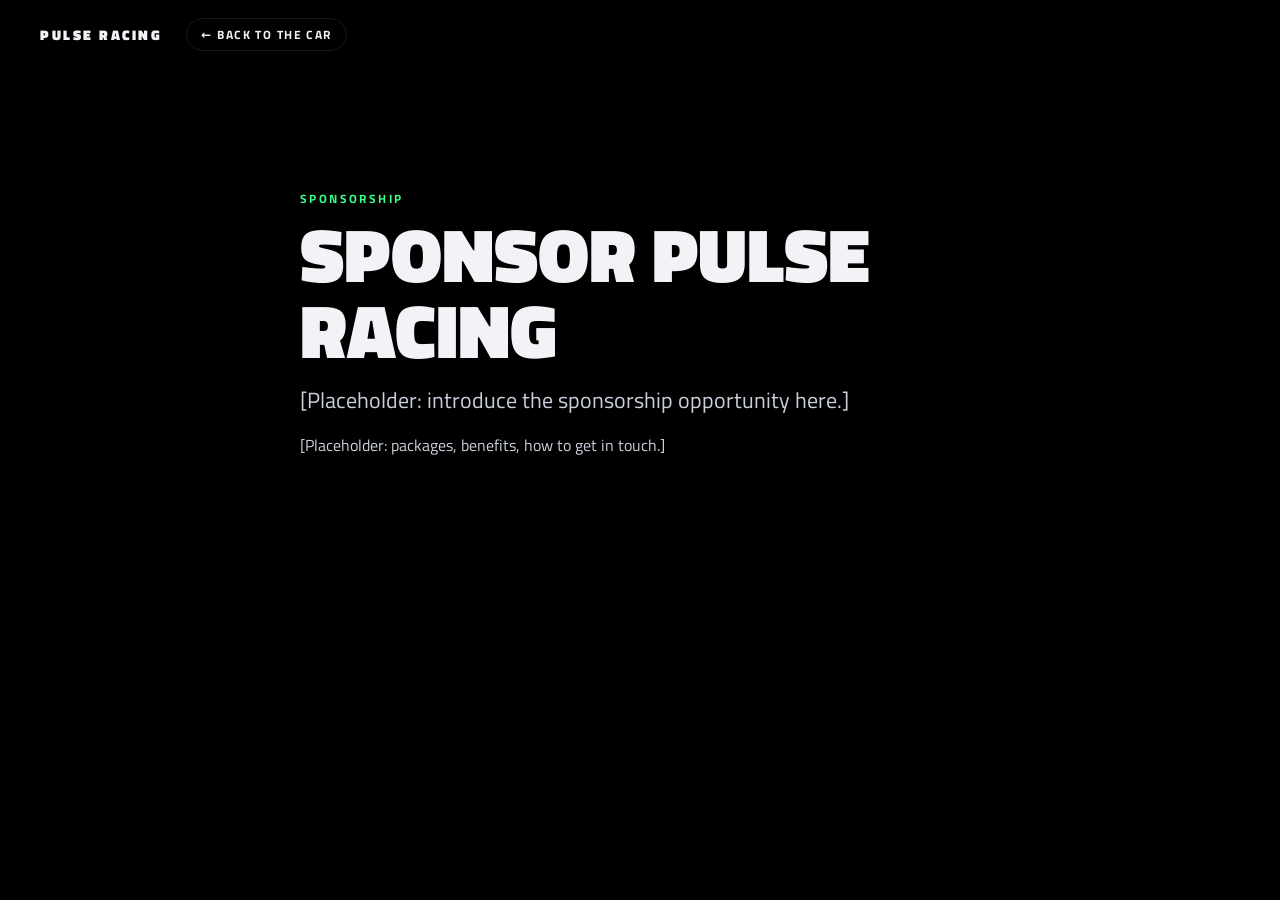
==== sponsor.html @ 015cac08 "PULSE Racing website: scroll-driven 3D car tour" ====
<!doctype html>
<html lang="en">
<head>
  <meta charset="utf-8">
  <meta name="viewport" content="width=device-width, initial-scale=1">
  <title>Sponsor PULSE Racing</title>
  <meta name="description" content="Sponsor PULSE Racing, a STEM Racing team from King's College School Wimbledon.">
  <link rel="preconnect" href="https://fonts.googleapis.com">
  <link rel="preconnect" href="https://fonts.gstatic.com" crossorigin>
  <link href="https://fonts.googleapis.com/css2?family=Titillium+Web:wght@300;400;600;700;900&display=swap" rel="stylesheet">
  <link rel="stylesheet" href="css/style.css">
</head>
<body class="page">
  <header class="topbar topbar--page">
    <a class="brand" href="index.html" id="brand">PULSE Racing</a>
    <a class="topbar__cta topbar__cta--ghost" href="index.html">&larr; Back to the car</a>
  </header>

  <main class="page__main">
    <div class="popup__kicker">Sponsorship</div>
    <h1 class="page__title">Sponsor PULSE Racing</h1>
    <p class="page__lead">[Placeholder: introduce the sponsorship opportunity here.]</p>
    <p class="popup__text">[Placeholder: packages, benefits, how to get in touch.]</p>
  </main>

  <script type="module">
    // Keep the team name and accent colour in sync with config/tour.js
    import TOUR from './config/tour.js';
    document.documentElement.style.setProperty('--accent', TOUR.brand.accent);
    document.getElementById('brand').textContent = TOUR.brand.teamName;
    document.title = `Sponsor ${TOUR.brand.teamName}`;
  </script>
</body>
</html>
---- css/style.css ----
:root {
  --bg: #000;
  --text: #f1f3f7;
  --muted: #98a1b3;
  --line: rgba(255, 255, 255, 0.1);
  --card: rgba(10, 12, 18, 0.72);
  --accent: #39ff88;            /* overwritten from config/tour.js brand.accent */
  --accent-ink: #000;           /* text on accent; worked out automatically */
  --font: 'Titillium Web', system-ui, sans-serif;
  --card-w: min(410px, calc(100vw - 32px));
}

* { box-sizing: border-box; }
html, body { margin: 0; background: var(--bg); color: var(--text); font-family: var(--font); }
body { overflow-x: hidden; -webkit-font-smoothing: antialiased; }

#scene { position: fixed; inset: 0; width: 100vw; height: 100vh; height: 100lvh; display: block; }
#scroll-space { position: relative; pointer-events: none; }

/* ---------- top bar */
.topbar {
  position: fixed; top: 0; left: 0; right: 0; z-index: 20;
  display: flex; align-items: center; gap: 24px;
  padding: 18px clamp(16px, 4vw, 40px);
  pointer-events: none;
}
.brand {
  pointer-events: auto; color: var(--text); text-decoration: none;
  font-weight: 900; letter-spacing: 0.18em; text-transform: uppercase; font-size: 14px;
}
.progress { flex: 1; height: 2px; background: var(--line); max-width: 260px; margin-left: auto; }
.countdown + .progress { margin-left: 0; }
.progress__bar { height: 100%; width: 0; background: var(--accent); }

/* ---------- side navigation */
.stop-nav {
  position: fixed; right: clamp(12px, 2.5vw, 32px); top: 50%; transform: translateY(-50%);
  z-index: 20; display: flex; flex-direction: column; gap: 14px;
}
.stop-nav button {
  all: unset; cursor: pointer; display: flex; align-items: center; justify-content: flex-end; gap: 10px;
  color: var(--muted); font-size: 12px; letter-spacing: 0.12em; text-transform: uppercase;
}
.stop-nav button span { opacity: 0; transform: translateX(6px); transition: .25s; white-space: nowrap; }
.stop-nav button i {
  width: 8px; height: 8px; border-radius: 50%; border: 1px solid var(--muted); transition: .25s; flex: none;
}
.stop-nav button:hover span, .stop-nav button:focus-visible span, .stop-nav button.is-active span { opacity: 1; transform: none; }
.stop-nav button.is-active { color: var(--text); }
.stop-nav button.is-active i { background: var(--accent); border-color: var(--accent); box-shadow: 0 0 12px var(--accent); }

/* ---------- hotspot + leader line */
.hotspot {
  position: fixed; left: 0; top: 0; z-index: 9; width: 14px; height: 14px; margin: -7px 0 0 -7px;
  border-radius: 50%; background: var(--accent); box-shadow: 0 0 16px var(--accent);
  opacity: 0; transition: opacity .35s; pointer-events: none;
}
.hotspot span {
  position: absolute; inset: -9px; border-radius: 50%; border: 1px solid var(--accent);
  animation: pulse 1.8s ease-out infinite;
}
@keyframes pulse { from { transform: scale(.5); opacity: 1; } to { transform: scale(1.6); opacity: 0; } }
.leader { position: fixed; inset: 0; width: 100vw; height: 100vh; z-index: 9; pointer-events: none; opacity: 0; transition: opacity .35s; }
.leader polyline { fill: none; stroke: var(--accent); stroke-width: 1.2; }
.hotspot.is-on, .leader.is-on { opacity: 1; }

/* ---------- popups */
#popups { position: fixed; inset: 0; z-index: 10; pointer-events: none; }
/* .popup = positioned wrapper (never moves); .popup__card slides in; .photo frames pop in around it */
.popup {
  position: absolute; top: 50%; width: var(--card-w); transform: translateY(-50%);
  opacity: 0; visibility: hidden; transition: opacity .45s, visibility 0s .45s;
}
.popup--left { left: clamp(16px, 6vw, 96px); }
.popup--right { right: clamp(56px, 12vw, 180px); }
.popup.is-active { opacity: 1; visibility: visible; transition: opacity .45s, visibility 0s; }
.popup.is-active .popup__card, .popup.is-active .photo { pointer-events: auto; }

.popup__card {
  position: relative; max-height: calc(100vh - 140px); overflow: auto;
  padding: 26px 28px 28px;
  background: var(--card); border: 1px solid var(--line); border-radius: 14px;
  backdrop-filter: blur(14px); -webkit-backdrop-filter: blur(14px);
  transform: translateY(18px); transition: transform .45s;
}
.popup.is-active .popup__card { transform: none; }
.popup__card::before {
  content: ''; position: absolute; left: 28px; top: 0; width: 48px; height: 2px; background: var(--accent);
}

.photo {
  position: absolute; left: 0; top: 0; margin: 0;
  width: var(--photo-w, 168px); height: var(--photo-h, 116px);
  border-radius: 8px; overflow: hidden; background: #0d1014;
  border: 1px solid rgba(255, 255, 255, .16); box-shadow: 0 14px 40px rgba(0, 0, 0, .6);
  opacity: 0; transform: scale(.8) rotate(0deg);
  transition: opacity .35s, transform .5s cubic-bezier(.2, 1.4, .4, 1);
}
.popup.is-active .photo {
  opacity: 1; transform: scale(1) rotate(var(--tilt));
  transition-delay: calc(.2s + var(--i) * .09s);
}
.photo img { width: 100%; height: 100%; object-fit: cover; display: block; }
.photo--empty {
  display: grid; place-items: center;
  border: 1px dashed rgba(255, 255, 255, .28);
  background: repeating-linear-gradient(135deg, #0c0e12 0 10px, #101318 10px 20px);
}
.photo__icon svg { width: 30px; height: 30px; fill: none; stroke: rgba(255, 255, 255, .35); stroke-width: 1.4; }
.photo figcaption {
  position: absolute; left: 0; right: 0; bottom: 0; padding: 5px 8px;
  font-size: 11px; letter-spacing: .06em; color: #cfd5df; background: linear-gradient(transparent, rgba(0, 0, 0, .85));
  white-space: nowrap; overflow: hidden; text-overflow: ellipsis;
}

.popup__table { width: 100%; border-collapse: collapse; font-size: 14px; margin: 4px 0 6px; }
.popup__table th { text-align: left; color: var(--muted); font-weight: 600; font-size: 11px; letter-spacing: .12em; text-transform: uppercase; padding: 6px 8px; border-bottom: 1px solid var(--line); }
.popup__table td { padding: 7px 8px; border-bottom: 1px solid var(--line); color: #c9cfdb; }
.popup__table td:not(:first-child), .popup__table th:not(:first-child) { text-align: right; white-space: nowrap; }
.popup__table tr:last-child td { border-bottom: 0; }
.popup__kicker { color: var(--accent); font-size: 12px; font-weight: 700; letter-spacing: 0.2em; text-transform: uppercase; }
.popup__title { margin: 6px 0 12px; font-size: clamp(26px, 3vw, 34px); line-height: 1.05; font-weight: 700; }
.popup__text { margin: 0 0 14px; color: #c9cfdb; font-size: 16px; line-height: 1.55; font-weight: 400; }
.popup__text strong { color: var(--text); }
.popup ul.popup__bullets { margin: 0; padding: 0; list-style: none; display: grid; gap: 8px; }
.popup ul.popup__bullets li { position: relative; padding-left: 18px; color: #c9cfdb; line-height: 1.45; }
.popup ul.popup__bullets li::before { content: ''; position: absolute; left: 0; top: .6em; width: 8px; height: 2px; background: var(--accent); }

.stats { display: grid; grid-template-columns: repeat(auto-fit, minmax(110px, 1fr)); background: rgba(8, 10, 15, .9); border: 1px solid var(--line); border-radius: 10px; overflow: hidden; margin-top: 6px; }
.stat { padding: 12px 14px; box-shadow: 0 0 0 .5px var(--line); }
.stat b { display: block; font-size: 24px; font-weight: 700; line-height: 1.1; }
.stat small { color: var(--muted); font-size: 12px; letter-spacing: .08em; text-transform: uppercase; }

.members { display: grid; grid-template-columns: 1fr 1fr; gap: 10px; }
.member { display: flex; align-items: center; gap: 10px; padding: 10px; border: 1px solid var(--line); border-radius: 10px; background: rgba(255,255,255,.02); }
.member__avatar {
  flex: none; width: 42px; height: 42px; border-radius: 50%; overflow: hidden;
  display: grid; place-items: center; font-weight: 700; font-size: 15px;
  background: color-mix(in srgb, var(--accent) 14%, #0b0d11); color: var(--accent);
  border: 1px solid color-mix(in srgb, var(--accent) 45%, transparent);
}
.member__avatar img { width: 100%; height: 100%; object-fit: cover; }
.member__name { font-weight: 600; line-height: 1.2; }
.member__role { color: var(--muted); font-size: 13px; line-height: 1.25; }
.member__bio { grid-column: 1 / -1; color: var(--muted); font-size: 13px; }

.tiers { display: grid; gap: 8px; margin-bottom: 16px; }
.tier { padding: 10px 14px; border: 1px solid var(--line); border-radius: 10px; }
.tier--highlight { border-color: var(--accent); background: color-mix(in srgb, var(--accent) 10%, transparent); }
.tier__head { display: flex; justify-content: space-between; align-items: baseline; gap: 8px; cursor: pointer; list-style: none; }
.tier__head::-webkit-details-marker { display: none; }
.tier__head::before { content: '+'; color: var(--muted); width: 12px; flex: none; font-weight: 700; }
.tier[open] .tier__head::before { content: '\2212'; }
.tier__name { flex: 1; }
.tier__note { margin: 8px 0 0; color: var(--muted); font-size: 13px; line-height: 1.45; }
.tier__note b { color: #c9cfdb; font-weight: 600; }

.sponsors { display: grid; gap: 8px; }
.sponsor {
  display: grid; grid-template-columns: 84px 1fr; gap: 12px; align-items: start;
  padding: 10px; border: 1px solid var(--line); border-radius: 10px; color: inherit; text-decoration: none;
  transition: border-color .2s, background .2s;
}
a.sponsor:hover { border-color: var(--accent); background: rgba(255, 255, 255, .03); }
.sponsor__logo {
  height: 56px; border-radius: 8px; background: #fff; display: grid; place-items: center; padding: 8px; overflow: hidden;
}
.sponsor__logo img { display: block; max-width: 100%; max-height: 40px; object-fit: contain; } /* 40px = box height minus padding */
.sponsor__logo--text { color: #0b0d11; font-weight: 700; font-size: 13px; line-height: 1.1; text-align: center; }
.sponsor__name { font-weight: 700; font-size: 17px; line-height: 1.2; }
.sponsor__tier { color: var(--accent); font-size: 12px; font-weight: 700; letter-spacing: .1em; text-transform: uppercase; margin-top: 2px; }
.sponsor__desc { margin: 4px 0 0; color: #c9cfdb; font-size: 13.5px; line-height: 1.4; }
.tier__name { font-weight: 700; text-transform: uppercase; letter-spacing: .08em; font-size: 14px; }
.tier__price { color: var(--accent); font-weight: 700; }
.tier ul { margin: 6px 0 0; padding-left: 18px; color: #c9cfdb; font-size: 14px; line-height: 1.45; }

.cta {
  display: inline-flex; align-items: center; gap: 10px; padding: 12px 22px; border-radius: 999px;
  background: var(--accent); color: var(--accent-ink); text-decoration: none; font-weight: 700; letter-spacing: .06em; text-transform: uppercase; font-size: 14px;
  transition: transform .2s, box-shadow .2s;
}
.cta:hover { transform: translateY(-1px); box-shadow: 0 8px 30px color-mix(in srgb, var(--accent) 50%, transparent); }

/* hero: no card, big type bottom-left */
.popup--hero { top: auto; bottom: clamp(40px, 10vh, 110px); left: clamp(16px, 6vw, 96px); width: min(760px, calc(100vw - 32px)); transform: none; }
.popup--hero .popup__card { background: none; border: 0; backdrop-filter: none; -webkit-backdrop-filter: none; padding: 0; overflow: visible; max-height: none; }
.popup--hero .popup__card::before { display: none; }
.popup--hero .popup__title { font-size: clamp(48px, 9vw, 120px); font-weight: 900; letter-spacing: -0.01em; text-transform: uppercase; margin: 8px 0 12px; }
.popup--hero .popup__text { font-size: clamp(16px, 1.6vw, 20px); max-width: 520px; color: #b8c0cf; }
.scroll-hint { display: inline-flex; align-items: center; gap: 12px; margin-top: 10px; color: var(--muted); font-size: 12px; letter-spacing: .2em; text-transform: uppercase; }
.scroll-hint i { width: 1px; height: 38px; background: linear-gradient(var(--accent), transparent); animation: hint 1.8s ease-in-out infinite; transform-origin: top; }
@keyframes hint { 0% { transform: scaleY(0); } 50% { transform: scaleY(1); } 100% { transform: scaleY(1); opacity: 0; } }

/* ---------- loader */
.loader { position: fixed; inset: 0; z-index: 50; display: grid; place-items: center; background: #000; transition: opacity .8s, visibility 0s .8s; }
.loader.is-done { opacity: 0; visibility: hidden; }
.loader__inner { width: min(320px, 80vw); text-align: center; }
.loader__title { font-weight: 900; letter-spacing: .2em; text-transform: uppercase; margin-bottom: 14px; }
.loader__track { height: 2px; background: var(--line); }
.loader__fill { height: 100%; width: 0; background: var(--accent); transition: width .2s; }
.loader__pct { margin-top: 10px; color: var(--muted); font-size: 13px; line-height: 1.5; }
.loader code { color: var(--text); }

/* ---------- phones: popups become a bottom sheet, car moves up */
@media (max-aspect-ratio: 9/10) {
  .popup, .popup--left, .popup--right { left: 16px; right: 16px; width: auto; top: auto; bottom: 16px; transform: none; }
  .popup__card { max-height: 50vh; padding: 20px 20px 22px; }
  .popup--hero { bottom: 48px; }
  .photo { --photo-w: 104px; --photo-h: 72px; }
  .members { grid-template-columns: 1fr; }
  .stop-nav { display: none; }
  .progress { max-width: 120px; }
}

@media (prefers-reduced-motion: reduce) {
  .popup, .popup.is-active, .popup__card, .photo, .hotspot span, .scroll-hint i { transition: none !important; animation: none; }
}

/* ?stop=<id>&still : frozen frame for screenshots */
.still *, .still *::before, .still *::after { transition: none !important; animation: none !important; }
.still .scroll-hint { display: none; }

/* ---------- "Sponsor us" button in the top bar */
.topbar__cta {
  pointer-events: auto; padding: 6px 14px; border-radius: 999px;
  background: var(--accent); color: var(--accent-ink); text-decoration: none;
  font-size: 12px; font-weight: 700; letter-spacing: .12em; text-transform: uppercase; white-space: nowrap;
  transition: transform .2s, box-shadow .2s;
}
.topbar__cta:hover { transform: translateY(-1px); box-shadow: 0 6px 24px color-mix(in srgb, var(--accent) 45%, transparent); }
.topbar__cta--ghost { background: none; color: var(--text); border: 1px solid var(--line); }
.topbar__cta--ghost:hover { border-color: var(--accent); box-shadow: none; }

/* ---------- separate pages (sponsor.html) */
body.page { min-height: 100vh; }
.topbar--page { position: sticky; background: rgba(0, 0, 0, .8); backdrop-filter: blur(10px); -webkit-backdrop-filter: blur(10px); }
.page__main { max-width: 760px; margin: 0 auto; padding: 120px clamp(16px, 5vw, 40px) 80px; }
.page__title { margin: 8px 0 16px; font-size: clamp(40px, 7vw, 76px); line-height: 1; font-weight: 900; text-transform: uppercase; }
.page__lead { font-size: clamp(18px, 2vw, 22px); line-height: 1.5; color: #c9cfdb; margin: 0 0 16px; }

/* ---------- countdown in the top bar (config/tour.js -> countdown) */
.countdown {
  margin: 0 auto; display: flex; align-items: baseline; gap: 10px; white-space: nowrap;
  padding: 5px 14px; border: 1px solid var(--line); border-radius: 999px; background: rgba(0, 0, 0, .45);
  backdrop-filter: blur(8px); -webkit-backdrop-filter: blur(8px);
}
.countdown[hidden] { display: none; }
.countdown__label { color: var(--accent); font-size: 11px; font-weight: 700; letter-spacing: .16em; text-transform: uppercase; }
.countdown__time { font-size: 15px; font-weight: 700; font-variant-numeric: tabular-nums; letter-spacing: .02em; }
.countdown__time small { font-size: 10px; font-weight: 600; color: var(--muted); margin-left: 1px; }
@media (max-width: 760px) {
  .topbar { gap: 12px; }
  .countdown { padding: 4px 10px; }
  .countdown__label, .countdown__s { display: none; }
}
@media (max-width: 480px) {
  .topbar { padding-left: 14px; padding-right: 14px; gap: 8px; }
  .countdown { padding: 3px 8px; }
  .countdown__time { font-size: 13px; }
  .countdown__m { display: none; }
  .countdown + .progress { display: none; }
}
@media (max-width: 400px) {
  .brand { font-size: 12px; letter-spacing: .12em; }
  .topbar__cta { padding: 5px 10px; font-size: 11px; }
}
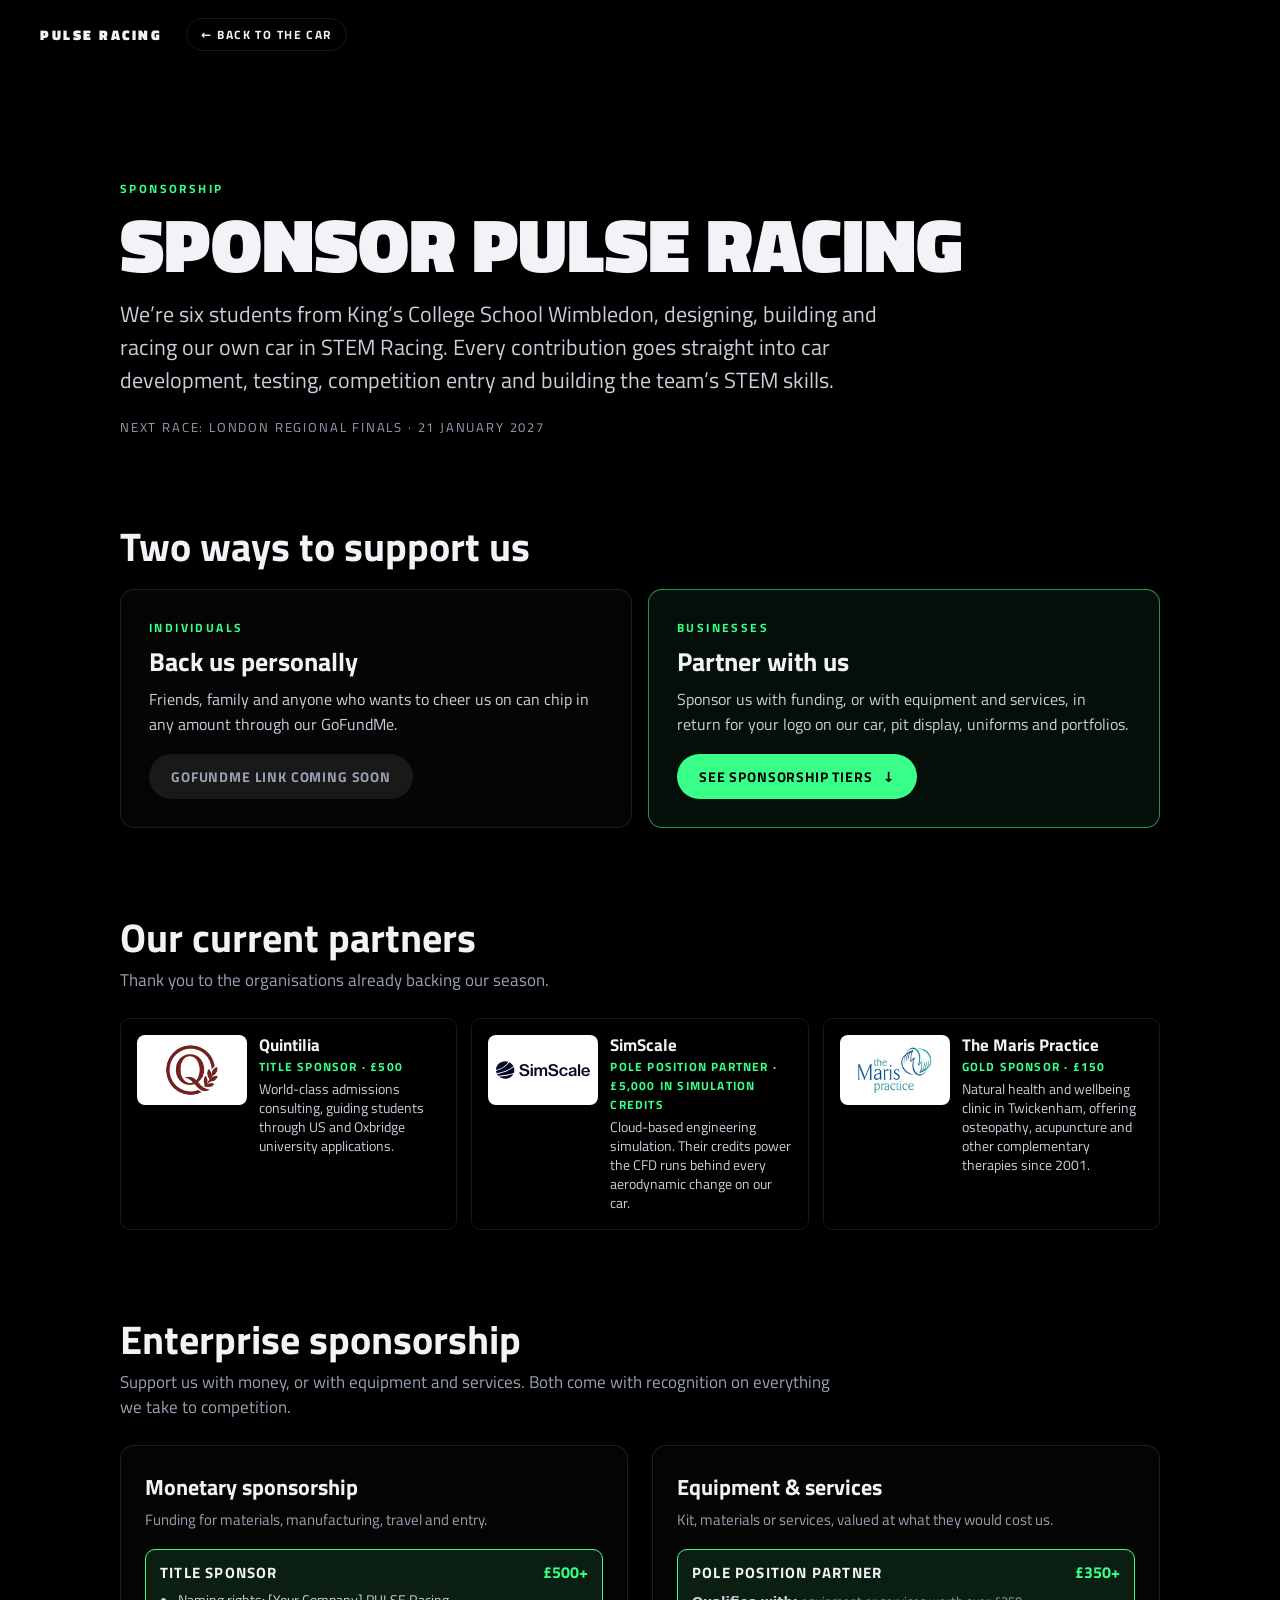
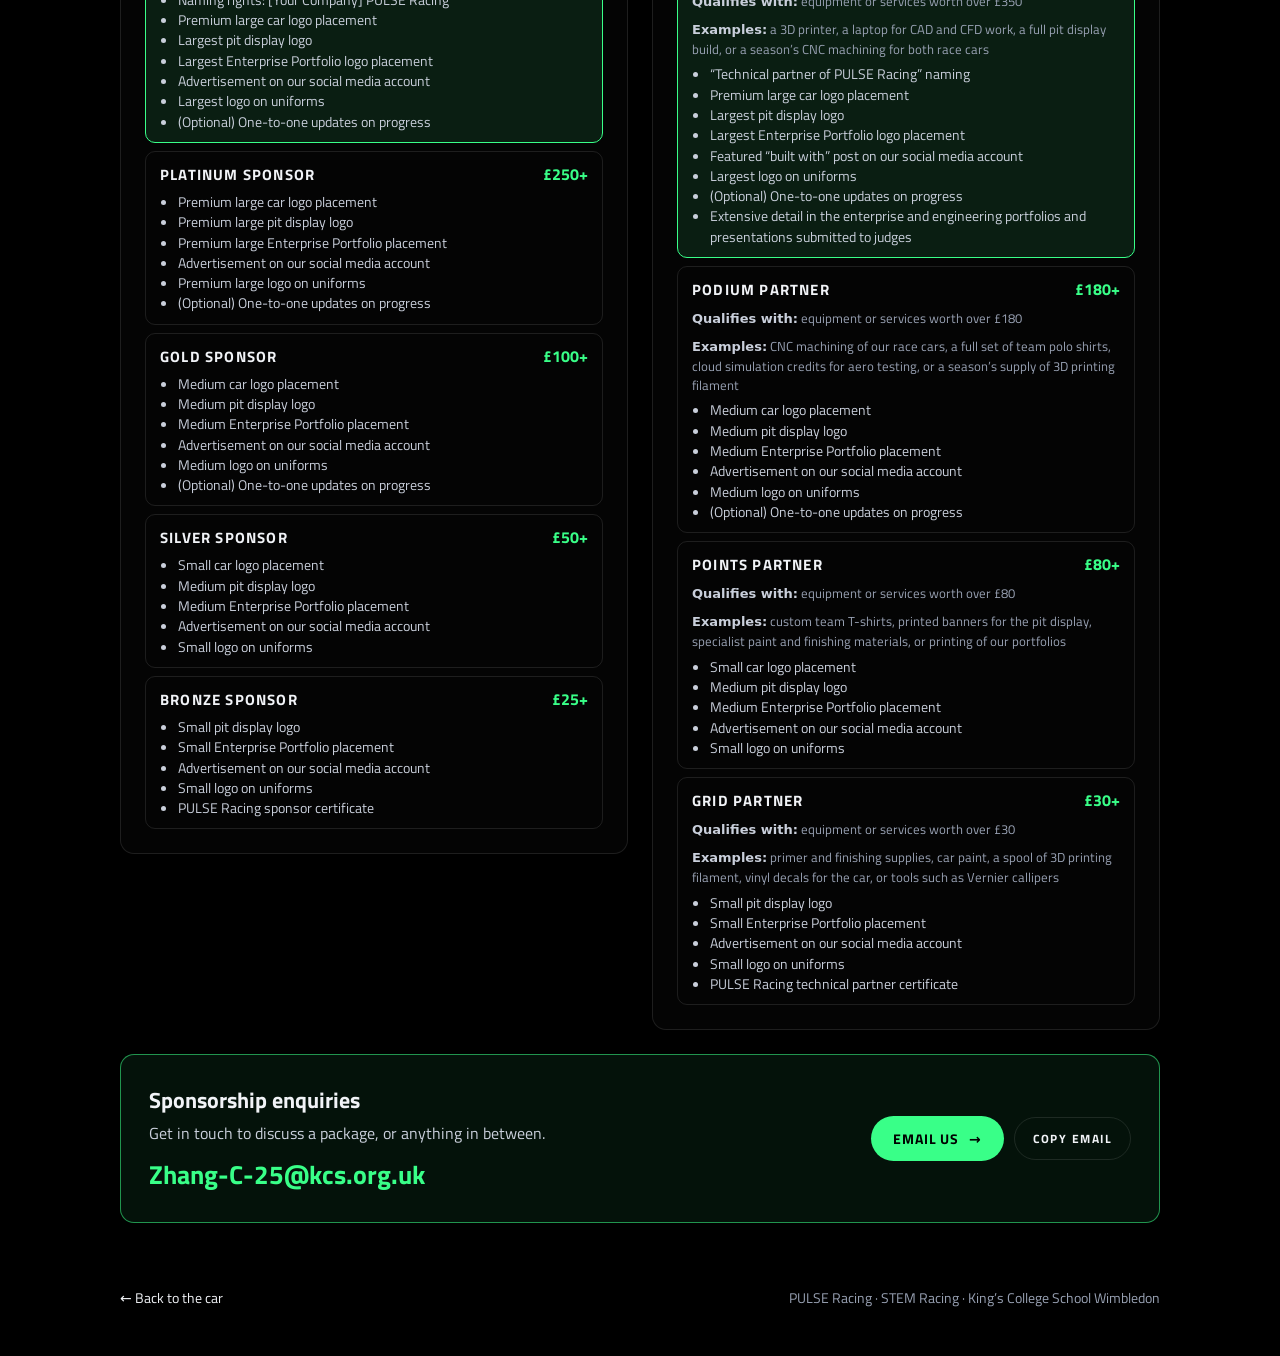
==== commit ad03e438: "Sponsor page: individual (GoFundMe) and enterprise options, tier columns, partners, enquiry email" ====
--- a/sponsor.html
+++ b/sponsor.html
@@ -11,24 +11,84 @@
   <link rel="stylesheet" href="css/style.css">
 </head>
 <body class="page">
+  <!-- Text on this page is here; partners, tiers, email and GoFundMe link come from config/sponsorship.js -->
   <header class="topbar topbar--page">
     <a class="brand" href="index.html" id="brand">PULSE Racing</a>
     <a class="topbar__cta topbar__cta--ghost" href="index.html">&larr; Back to the car</a>
   </header>
 
-  <main class="page__main">
-    <div class="popup__kicker">Sponsorship</div>
-    <h1 class="page__title">Sponsor PULSE Racing</h1>
-    <p class="page__lead">[Placeholder: introduce the sponsorship opportunity here.]</p>
-    <p class="popup__text">[Placeholder: packages, benefits, how to get in touch.]</p>
+  <main>
+    <section class="page__hero page__wrap">
+      <div class="popup__kicker">Sponsorship</div>
+      <h1 class="page__title">Sponsor PULSE Racing</h1>
+      <p class="page__lead">
+        We&rsquo;re six students from King&rsquo;s College School Wimbledon, designing, building and racing
+        our own car in STEM Racing. Every contribution goes straight into car development, testing,
+        competition entry and building the team&rsquo;s STEM skills.
+      </p>
+      <p class="page__meta">Next race: London Regional Finals &middot; 21 January 2027</p>
+    </section>
+
+    <section class="page__wrap" aria-labelledby="ways">
+      <h2 class="page__h2" id="ways">Two ways to support us</h2>
+      <div class="choices">
+        <article class="choice">
+          <div class="choice__kicker">Individuals</div>
+          <h3 class="choice__title">Back us personally</h3>
+          <p>Friends, family and anyone who wants to cheer us on can chip in any amount through our GoFundMe.</p>
+          <a class="cta" id="gofundme" href="#">Donate on GoFundMe <span aria-hidden="true">&rarr;</span></a>
+        </article>
+        <article class="choice choice--accent">
+          <div class="choice__kicker">Businesses</div>
+          <h3 class="choice__title">Partner with us</h3>
+          <p>Sponsor us with funding, or with equipment and services, in return for your logo on our car,
+             pit display, uniforms and portfolios.</p>
+          <a class="cta" href="#enterprise">See sponsorship tiers <span aria-hidden="true">&darr;</span></a>
+        </article>
+      </div>
+    </section>
+
+    <section class="page__wrap" aria-labelledby="partners">
+      <h2 class="page__h2" id="partners">Our current partners</h2>
+      <p class="page__sub">Thank you to the organisations already backing our season.</p>
+      <div id="partner-list"></div>
+    </section>
+
+    <section class="page__wrap" id="enterprise" aria-labelledby="enterprise-title">
+      <h2 class="page__h2" id="enterprise-title">Enterprise sponsorship</h2>
+      <p class="page__sub">Support us with money, or with equipment and services. Both come with recognition on everything we take to competition.</p>
+      <div class="tier-columns">
+        <div class="tier-column">
+          <h3 class="tier-column__title">Monetary sponsorship</h3>
+          <p class="tier-column__sub">Funding for materials, manufacturing, travel and entry.</p>
+          <div id="monetary-tiers"></div>
+        </div>
+        <div class="tier-column">
+          <h3 class="tier-column__title">Equipment &amp; services</h3>
+          <p class="tier-column__sub">Kit, materials or services, valued at what they would cost us.</p>
+          <div id="equipment-tiers"></div>
+        </div>
+      </div>
+
+      <div class="contact" aria-labelledby="contact-title">
+        <div>
+          <h3 class="contact__title" id="contact-title">Sponsorship enquiries</h3>
+          <p class="contact__text">Get in touch to discuss a package, or anything in between.</p>
+          <a class="contact__email" id="email-link" href="#"></a>
+        </div>
+        <div class="contact__actions">
+          <a class="cta" id="email-button" href="#">Email us <span aria-hidden="true">&rarr;</span></a>
+          <button class="topbar__cta topbar__cta--ghost contact__copy" id="copy-email" type="button">Copy email</button>
+        </div>
+      </div>
+    </section>
   </main>
 
-  <script type="module">
-    // Keep the team name and accent colour in sync with config/tour.js
-    import TOUR from './config/tour.js';
-    document.documentElement.style.setProperty('--accent', TOUR.brand.accent);
-    document.getElementById('brand').textContent = TOUR.brand.teamName;
-    document.title = `Sponsor ${TOUR.brand.teamName}`;
-  </script>
+  <footer class="page__footer page__wrap">
+    <a href="index.html">&larr; Back to the car</a>
+    <span id="footer-name">PULSE Racing</span>
+  </footer>
+
+  <script type="module" src="js/sponsor-page.js"></script>
 </body>
 </html>
--- a/css/style.css
+++ b/css/style.css
@@ -264,3 +264,54 @@
   .brand { font-size: 12px; letter-spacing: .12em; }
   .topbar__cta { padding: 5px 10px; font-size: 11px; }
 }
+
+/* ---------- sponsor page layout */
+html { scroll-behavior: smooth; }
+.page__wrap { max-width: 1120px; margin: 0 auto; padding: 0 clamp(16px, 5vw, 40px); }
+.page main > section { padding-top: clamp(48px, 8vw, 88px); scroll-margin-top: 60px; }
+.page__hero { padding-top: clamp(64px, 10vw, 110px) !important; }
+.page__hero .page__lead { max-width: 760px; }
+.page__meta { color: var(--muted); font-size: 13px; letter-spacing: .14em; text-transform: uppercase; margin: 20px 0 0; }
+.page__h2 { font-size: clamp(28px, 4vw, 40px); line-height: 1.1; font-weight: 700; margin: 0 0 8px; }
+.page__sub { color: var(--muted); font-size: 17px; line-height: 1.5; margin: 0 0 24px; max-width: 720px; }
+
+.choices { display: grid; grid-template-columns: repeat(auto-fit, minmax(280px, 1fr)); gap: 16px; margin-top: 20px; }
+.choice {
+  display: flex; flex-direction: column; align-items: flex-start; gap: 10px;
+  padding: 28px; border: 1px solid var(--line); border-radius: 14px; background: rgba(255, 255, 255, .02);
+}
+.choice--accent { border-color: color-mix(in srgb, var(--accent) 55%, transparent); background: color-mix(in srgb, var(--accent) 6%, transparent); }
+.choice__kicker { color: var(--accent); font-size: 12px; font-weight: 700; letter-spacing: .2em; text-transform: uppercase; }
+.choice__title { margin: 0; font-size: 26px; line-height: 1.15; }
+.choice p { margin: 0 0 8px; color: #c9cfdb; font-size: 16px; line-height: 1.55; flex: 1; }
+.cta--disabled { background: rgba(255, 255, 255, .08); color: var(--muted); cursor: default; pointer-events: none; }
+
+.page .sponsors { grid-template-columns: repeat(auto-fit, minmax(300px, 1fr)); gap: 14px; }
+.page .sponsor { padding: 16px; grid-template-columns: 110px 1fr; }
+.page .sponsor__logo { height: 70px; }
+.page .sponsor__logo img { max-height: 54px; }
+
+.tier-columns { display: grid; grid-template-columns: repeat(auto-fit, minmax(320px, 1fr)); gap: 24px; align-items: start; }
+.tier-column { padding: 24px; border: 1px solid var(--line); border-radius: 14px; background: rgba(255, 255, 255, .015); }
+.tier-column__title { margin: 0 0 4px; font-size: 22px; }
+.tier-column__sub { margin: 0 0 18px; color: var(--muted); font-size: 15px; }
+.tier-column .tiers { margin-bottom: 0; }
+.tier-column .tier__head { cursor: default; }
+.tier-column .tier__head::before { content: none; }
+.tier-column .tier__name { font-size: 15px; }
+
+.contact {
+  margin-top: 24px; display: flex; flex-wrap: wrap; align-items: center; justify-content: space-between; gap: 20px;
+  padding: 28px; border-radius: 14px; border: 1px solid color-mix(in srgb, var(--accent) 55%, transparent);
+  background: color-mix(in srgb, var(--accent) 7%, transparent);
+}
+.contact__title { margin: 0 0 4px; font-size: 22px; }
+.contact__text { margin: 0 0 10px; color: #c9cfdb; }
+.contact__email { color: var(--accent); font-size: clamp(18px, 2.4vw, 26px); font-weight: 700; text-decoration: none; word-break: break-all; }
+.contact__email:hover { text-decoration: underline; }
+.contact__actions { display: flex; gap: 10px; align-items: center; flex-wrap: wrap; }
+.contact__copy { cursor: pointer; font-family: inherit; padding: 11px 18px; }
+
+.page__footer { display: flex; justify-content: space-between; flex-wrap: wrap; gap: 12px; padding-top: 64px !important; padding-bottom: 48px; color: var(--muted); font-size: 14px; }
+.page__footer a { color: var(--text); text-decoration: none; }
+.page__footer a:hover { color: var(--accent); }
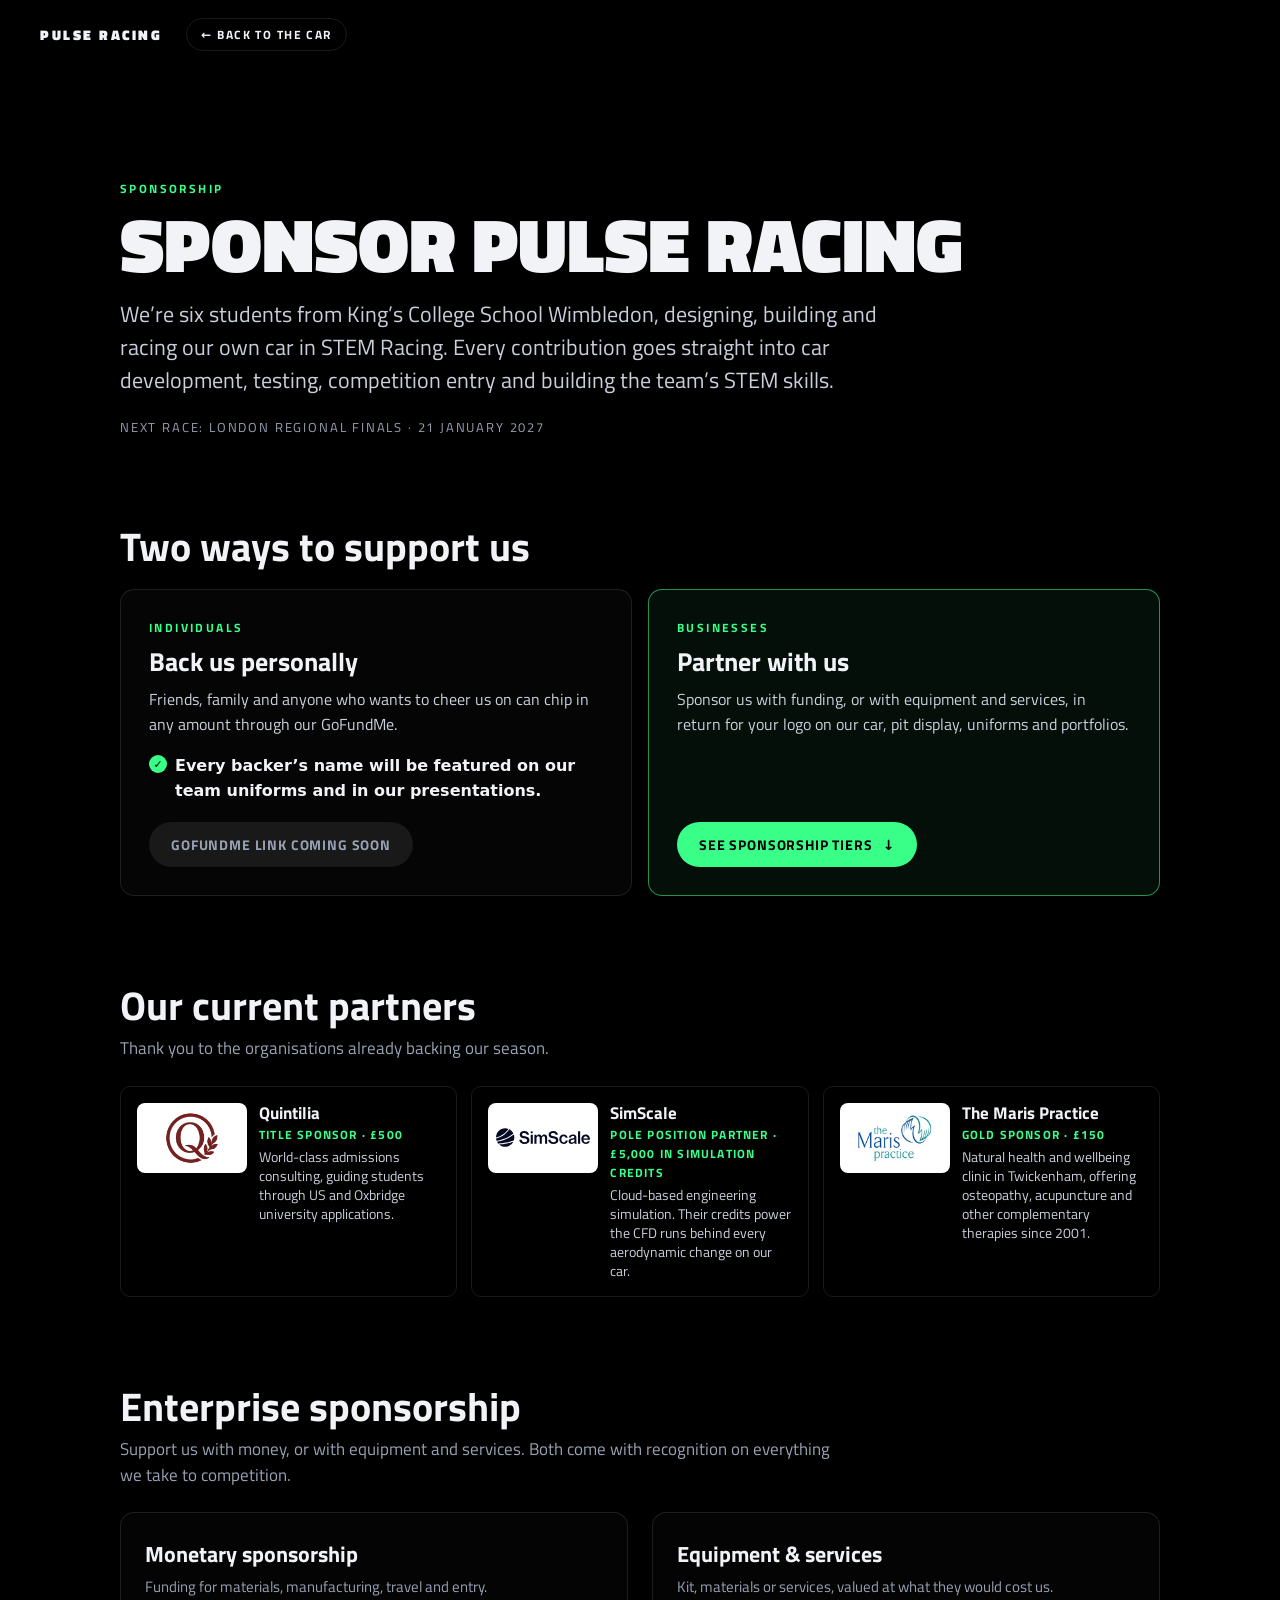
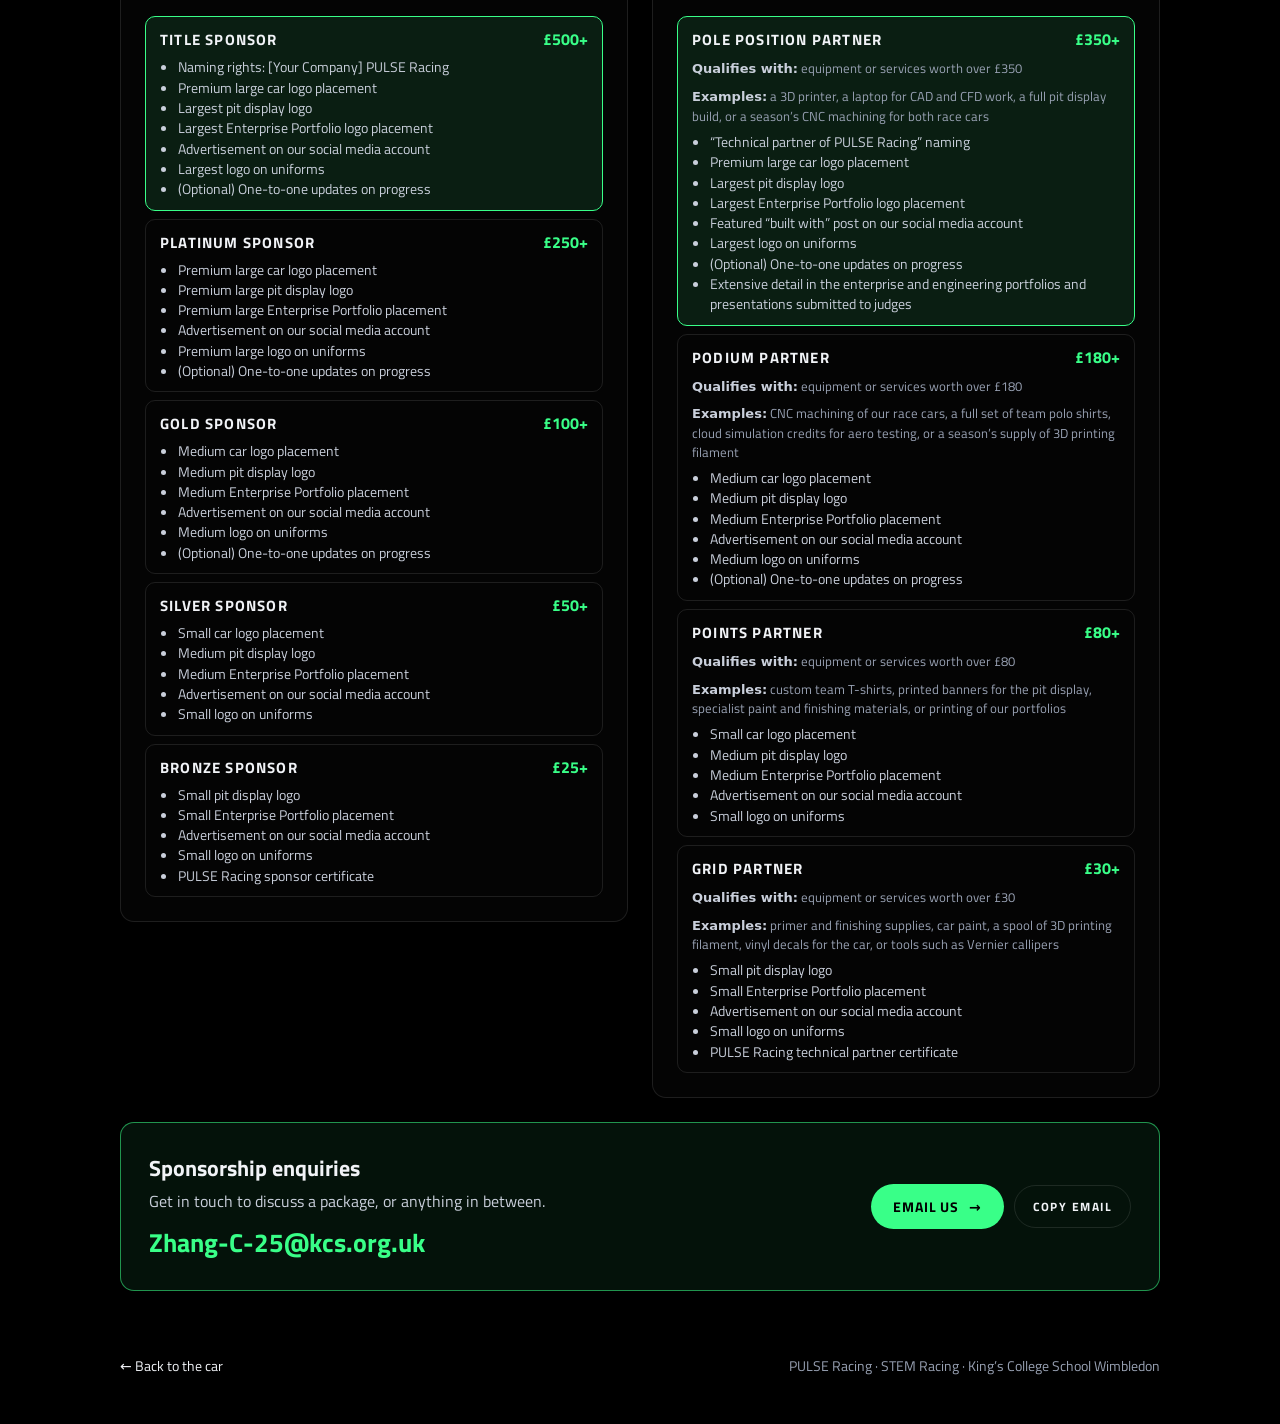
==== commit ffbb4cc3: "Sponsor page: backers' names featured on uniforms and presentations" ====
--- a/sponsor.html
+++ b/sponsor.html
@@ -5,6 +5,11 @@
   <meta name="viewport" content="width=device-width, initial-scale=1">
   <title>Sponsor PULSE Racing</title>
   <meta name="description" content="Sponsor PULSE Racing, a STEM Racing team from King's College School Wimbledon.">
+  <link rel="icon" href="assets/favicon.svg" type="image/svg+xml">
+  <link rel="icon" href="assets/favicon-32.png" sizes="32x32" type="image/png">
+  <link rel="icon" href="assets/favicon-192.png" sizes="192x192" type="image/png">
+  <link rel="apple-touch-icon" href="assets/apple-touch-icon.png">
+  <meta name="theme-color" content="#000000">
   <link rel="preconnect" href="https://fonts.googleapis.com">
   <link rel="preconnect" href="https://fonts.gstatic.com" crossorigin>
   <link href="https://fonts.googleapis.com/css2?family=Titillium+Web:wght@300;400;600;700;900&display=swap" rel="stylesheet">
@@ -36,6 +41,7 @@
           <div class="choice__kicker">Individuals</div>
           <h3 class="choice__title">Back us personally</h3>
           <p>Friends, family and anyone who wants to cheer us on can chip in any amount through our GoFundMe.</p>
+          <p class="choice__perk">Every backer&rsquo;s name will be featured on our team uniforms and in our presentations.</p>
           <a class="cta" id="gofundme" href="#">Donate on GoFundMe <span aria-hidden="true">&rarr;</span></a>
         </article>
         <article class="choice choice--accent">
--- a/css/style.css
+++ b/css/style.css
@@ -315,3 +315,42 @@
 .page__footer { display: flex; justify-content: space-between; flex-wrap: wrap; gap: 12px; padding-top: 64px !important; padding-bottom: 48px; color: var(--muted); font-size: 14px; }
 .page__footer a { color: var(--text); text-decoration: none; }
 .page__footer a:hover { color: var(--accent); }
+
+/* ---------- popup extras: mission quote and section banner */
+.popup__quote {
+  margin: 0 0 14px; padding: 2px 0 2px 14px; border-left: 2px solid var(--accent);
+  font-size: 17px; line-height: 1.45; font-style: italic; color: var(--text);
+}
+.popup__banner {
+  display: flex; flex-wrap: wrap; align-items: baseline; gap: 4px 12px; margin-bottom: 10px;
+  padding: 14px 20px; border-radius: 14px; background: var(--accent); color: var(--accent-ink);
+  transform: translateY(18px); transition: transform .45s;
+}
+.popup.is-active .popup__banner { transform: none; }
+.popup__banner-kicker { font-size: 12px; font-weight: 700; letter-spacing: .2em; text-transform: uppercase; opacity: .75; }
+.popup__banner-title { font-size: 26px; font-weight: 900; line-height: 1; text-transform: uppercase; letter-spacing: .02em; }
+.popup__banner-text { flex-basis: 100%; margin: 4px 0 0; font-size: 14px; line-height: 1.4; font-weight: 600; }
+@media (max-aspect-ratio: 9/10) {
+  .popup__banner { padding: 10px 16px; margin-bottom: 8px; }
+  .popup__banner-title { font-size: 20px; }
+  .popup__banner-text { font-size: 13px; }
+}
+
+/* wide: true on a popup (e.g. "Who we are") */
+.popup--wide { --card-w: min(620px, calc(100vw - 32px)); }
+.popup--wide .members { grid-template-columns: repeat(3, 1fr); gap: 8px; }
+.popup--wide .member { padding: 8px; gap: 8px; }
+.popup--wide .member__avatar { width: 34px; height: 34px; font-size: 13px; }
+.popup--wide .member__name { font-size: 14px; }
+.popup--wide .member__role { font-size: 12px; }
+.popup--wide .popup__text { margin-bottom: 10px; }
+@media (max-aspect-ratio: 9/10) { .popup--wide .members { grid-template-columns: 1fr 1fr; } }
+
+/* highlighted perk line in the sponsor page choice cards */
+.choice p:not(:last-of-type) { flex: none; }
+.choice .choice__perk { position: relative; padding-left: 26px; color: var(--text); font-weight: 600; }
+.choice__perk::before {
+  content: '\2713'; position: absolute; left: 0; top: 1px; width: 18px; height: 18px; border-radius: 50%;
+  display: grid; place-items: center; font-size: 11px; font-weight: 900;
+  background: var(--accent); color: var(--accent-ink);
+}
